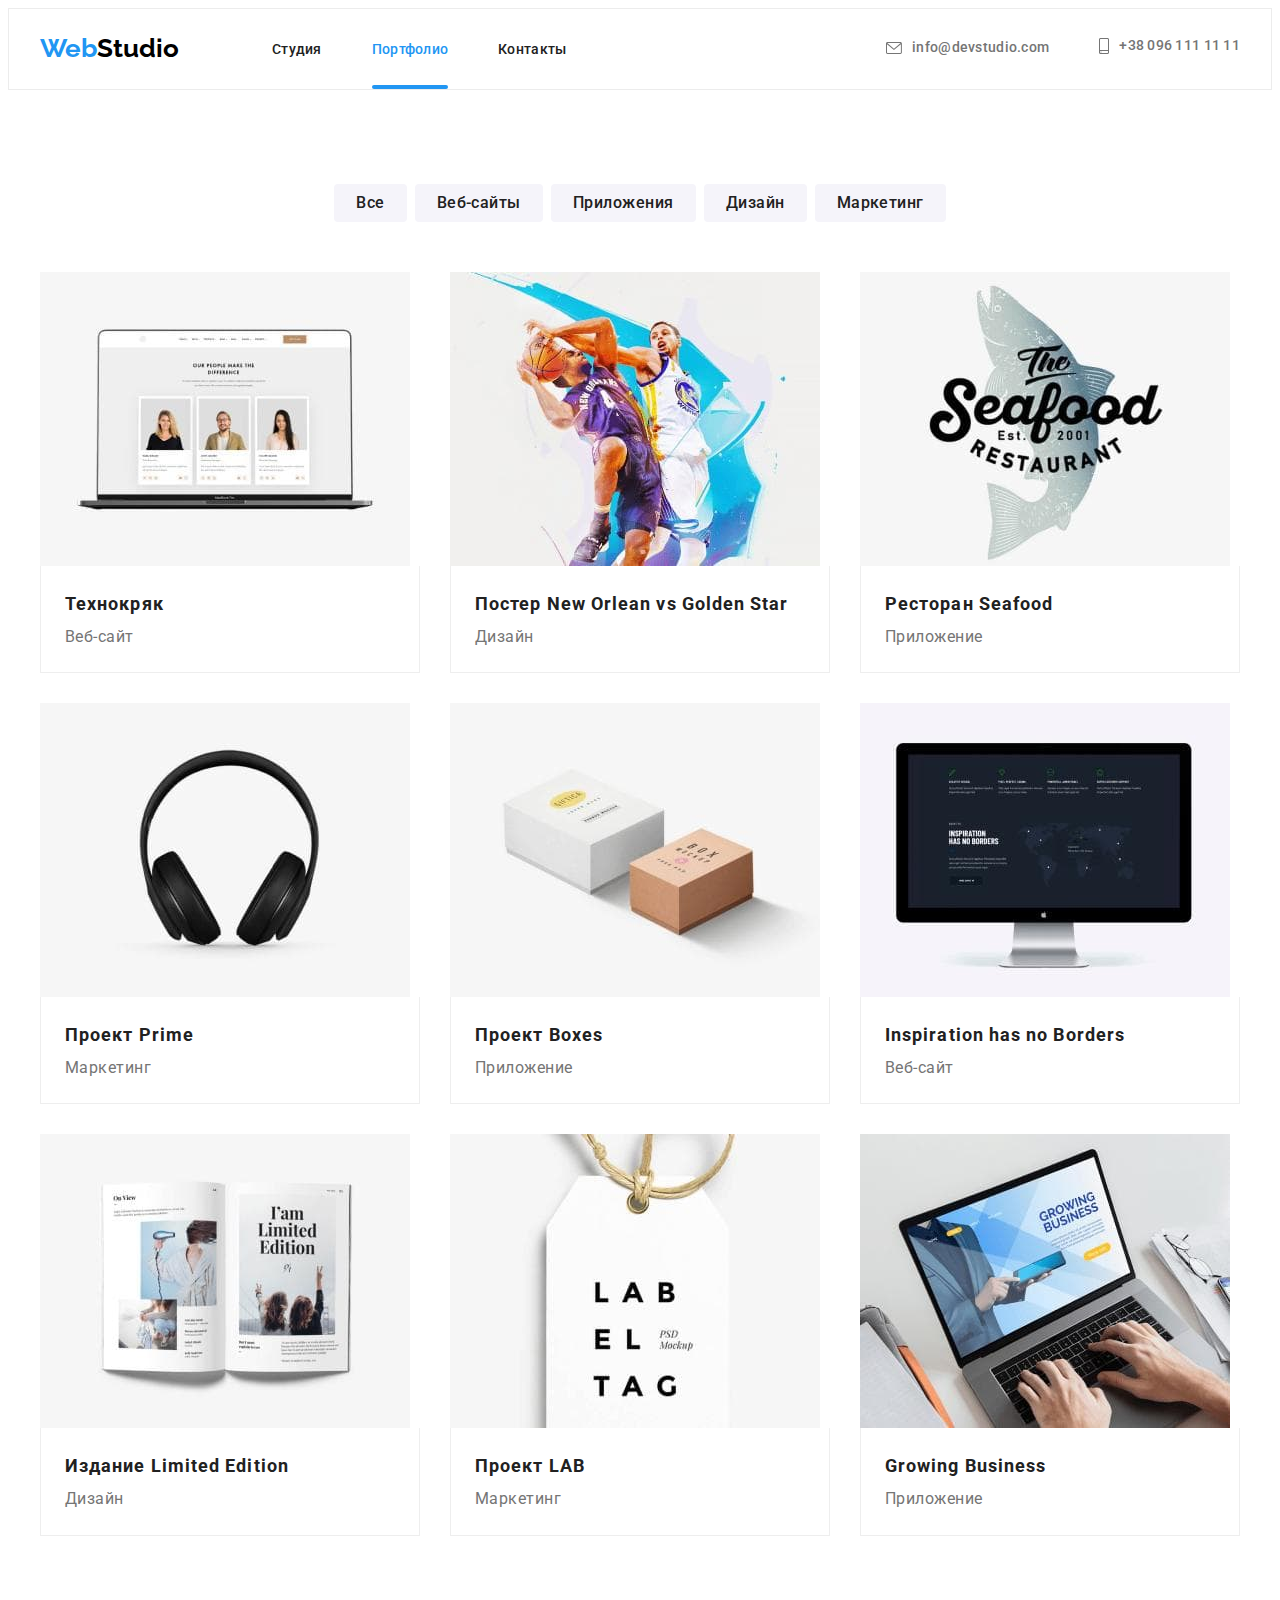
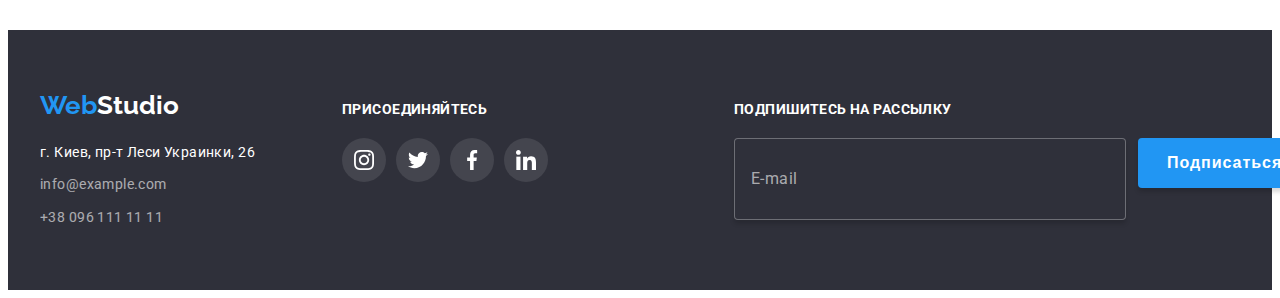
==== portfolio.html @ d998338b "Added modal form and new sprite" ====
<!DOCTYPE html>
<html lang="ru">
  <head>
    <meta charset="UTF-8" />
    <meta http-equiv="X-UA-Compatible" content="IE=edge" />
    <meta name="viewport" content="width=device-width, initial-scale=1.0" />
    <title>Портфолио</title>
    <link rel="preconnect" href="https://fonts.gstatic.com" />
    <link
      href="https://fonts.googleapis.com/css2?family=Raleway:wght@700&family=Roboto:wght@400;500;700;900&display=swap"
      rel="stylesheet"
    />
    <link
      rel="stylesheet"
      href="https://cdnjs.cloudflare.com/ajax/libs/modern-normalize/1.0.0/modern-normalize.css"
      integrity="sha512-Zx6MlUMKSVJoQ+83OwhdILe8cSEsCzfqThJd7J/VA2UrK6Ctj85p+xzqfyuNXE5B1k25uUdmJ2OzItbBy9GHAQ=="
      crossorigin="anonymous"
    />
    <link rel="stylesheet" href="./css/styles.css" />
  </head>
  <body>
    <header class="header">
      <div class="container">
        <nav class="navigation">
          <a lang="en" class="logo link" href="./index.html"
            >Web<span class="logo-black">Studio</span></a
          >
          <ul class="navigation-list list">
            <li class="navigation-item">
              <a class="navigation-link link" href="./index.html">Студия </a>
            </li>
            <li class="navigation-item">
              <a class="navigation-link link current" href="portfolio.html"
                >Портфолио
              </a>
            </li>
            <li class="navigation-item">
              <a class="navigation-link link" href="">Контакты</a>
            </li>
          </ul>
        </nav>
        <ul class="contacts-list list">
          <li lang="en" class="contacts-item">
            <a class="mail-link link" href="mailto:info@devstudio.com">
              <svg class="contacts-icon" width="16" height="12">
                <use href="./images/sprite.svg#icon-mail"></use>
              </svg>
              info@devstudio.com
            </a>
          </li>
          <li class="contacts-item">
            <a class="tel-link link" href="tel:+380961111111">
              <svg class="contacts-icon" width="10" height="16">
                <use href="./images/sprite.svg#icon-tel"></use>
              </svg>
              +38 096 111 11 11
            </a>
          </li>
        </ul>
      </div>
    </header>

    <main>
      <h1 class="visually-hidden">Портфолио</h1>
      <section class="portfolio">
        <div class="container">
          <ul class="filter-list list">
            <li class="filter-item">
              <button class="btn" type="button">Все</button>
            </li>
            <li class="filter-item">
              <button class="btn" type="button">Веб-сайты</button>
            </li>
            <li class="filter-item">
              <button class="btn" type="button">Приложения</button>
            </li>
            <li class="filter-item">
              <button class="btn" type="button">Дизайн</button>
            </li>
            <li class="filter-item">
              <button class="btn" type="button">Маркетинг</button>
            </li>
          </ul>
          <h2 class="visually-hidden">Работы</h2>
          <ul class="portfolio-list list">
            <li class="portfolio-item">
              <a class="portfolio-link link" href="">
                <div class="portfolio-info">
                  <img
                    class="link"
                    src="./images/Портфолио/portfolio1.jpg"
                    alt="Ноутбук с открытым сайтом"
                    width="370"
                    height="294"
                  />
                  <p class="overlay">
                    Технокряк это современная площадка распространения
                    коронавируса. Компании используют эту платформу для
                    цифрового шпионажа и атак на защищённые сервера конкурентов.
                  </p>
                </div>
                <div class="portfolio-description">
                  <h3 class="portfolio-title">Технокряк</h3>
                  <p class="portfolio-text">Веб-сайт</p>
                </div>
              </a>
            </li>
            <li class="portfolio-item">
              <a class="portfolio-link link" href="">
                <div class="portfolio-info">
                  <img
                    class="link"
                    src="./images/Портфолио/portfolio2.jpg"
                    alt="Постер с двумя баскетболстами"
                    width="370"
                    height="294"
                  />
                  <p class="overlay">
                    Lorem ipsum dolor sit amet consectetur adipisicing elit.
                    Nemo enim eligendi hic necessitatibus ex qui molestiae sint
                    accusantium quaerat. Officiis, ea delectus amet repellendus
                    earum eum iusto numquam hic magni?
                  </p>
                </div>
                <div class="portfolio-description">
                  <h3 class="portfolio-title">
                    Постер <span lang="en">New Orlean vs Golden Star</span>
                  </h3>
                  <p class="portfolio-text">Дизайн</p>
                </div>
              </a>
            </li>
            <li class="portfolio-item">
              <a class="portfolio-link link" href="">
                <div class="portfolio-info">
                  <img
                    class="link"
                    src="./images/Портфолио/portfolio3.jpg"
                    alt="Логотип ресторана"
                    width="370"
                    height="294"
                  />
                  <p class="overlay">
                    Lorem ipsum dolor sit amet consectetur adipisicing elit.
                    Perferendis placeat ut enim sint soluta obcaecati, quam
                    nobis explicabo earum optio doloribus animi quidem
                    repudiandae mollitia quaerat ipsam officiis omnis odio!
                  </p>
                </div>
                <div class="portfolio-description">
                  <h3 class="portfolio-title">
                    Ресторан <span lang="en">Seafood</span>
                  </h3>
                  <p class="portfolio-text">Приложение</p>
                </div>
              </a>
            </li>
            <li class="portfolio-item">
              <a class="portfolio-link link" href="">
                <div class="portfolio-info">
                  <img
                    class="link"
                    src="./images/Портфолио/portfolio4.jpg"
                    alt="Черные наушники"
                    width="370"
                    height="294"
                  />
                  <p class="overlay">
                    Lorem ipsum dolor sit amet consectetur adipisicing elit.
                    Fugiat quae praesentium doloribus iste voluptates ad est in
                    unde voluptate mollitia? Culpa, soluta dolorum. At corporis,
                    mollitia praesentium quasi culpa excepturi.
                  </p>
                </div>
                <div class="portfolio-description">
                  <h3 class="portfolio-title">
                    Проект <span lang="en">Prime</span>
                  </h3>
                  <p class="portfolio-text">Маркетинг</p>
                </div>
              </a>
            </li>
            <li class="portfolio-item">
              <a class="portfolio-link link" href="">
                <div class="portfolio-info">
                  <img
                    class="link"
                    src="./images/Портфолио/portfolio5.jpg"
                    alt="Белая и коричневая коробки"
                    width="370"
                    height="294"
                  />
                  <p class="overlay">
                    Lorem ipsum dolor sit amet consectetur adipisicing elit.
                    Voluptates eius ut nobis magnam consequatur mollitia nisi.
                    Possimus temporibus, laborum, repellat molestiae explicabo
                    ab ex nostrum repellendus esse expedita harum reprehenderit.
                  </p>
                </div>
                <div class="portfolio-description">
                  <h3 class="portfolio-title">
                    Проект <span lang="en">Boxes</span>
                  </h3>
                  <p class="portfolio-text">Приложение</p>
                </div>
              </a>
            </li>
            <li class="portfolio-item">
              <a class="portfolio-link link" href="">
                <div class="portfolio-info">
                  <img
                    class="link"
                    src="./images/Портфолио/portfolio6.jpg"
                    alt="Монитор с открытым сайтом"
                    width="370"
                    height="294"
                  />
                  <p class="overlay">
                    Lorem ipsum dolor sit amet consectetur adipisicing elit.
                    Autem reprehenderit vitae perferendis labore doloremque,
                    repudiandae quaerat! Accusantium exercitationem soluta
                    beatae, voluptatum at ratione minus voluptates, perferendis
                    dolor consequuntur totam quisquam.
                  </p>
                </div>
                <div class="portfolio-description">
                  <h3 class="portfolio-title" lang="en">
                    Inspiration has no Borders
                  </h3>
                  <p class="portfolio-text">Веб-сайт</p>
                </div>
              </a>
            </li>
            <li class="portfolio-item">
              <a class="portfolio-link link" href="">
                <div class="portfolio-info">
                  <img
                    class="link"
                    src="./images/Портфолио/portfolio7.jpg"
                    alt="Открытый журнал"
                    width="370"
                    height="294"
                  />
                  <p class="overlay">
                    Lorem ipsum dolor sit, amet consectetur adipisicing elit.
                    Quibusdam earum amet facilis quam aspernatur officiis quos
                    natus similique, aliquid cupiditate id voluptas assumenda
                    sed ipsum nihil nesciunt ipsa nulla deleniti.
                  </p>
                </div>
                <div class="portfolio-description">
                  <h3 class="portfolio-title">
                    Издание <span lang="en">Limited Edition</span>
                  </h3>
                  <p class="portfolio-text">Дизайн</p>
                </div>
              </a>
            </li>
            <li class="portfolio-item">
              <a class="portfolio-link link" href="">
                <div class="portfolio-info">
                  <img
                    class="link"
                    src="./images/Портфолио/portfolio8.jpg"
                    alt="Бирка с надписью LAB EL TAG"
                    width="370"
                    height="294"
                  />
                  <p class="overlay">
                    Lorem ipsum dolor, sit amet consectetur adipisicing elit.
                    Exercitationem expedita dolores repellendus perferendis unde
                    deleniti enim ducimus debitis quibusdam? At aliquid culpa
                    itaque minus quae obcaecati esse autem repellat molestias?
                  </p>
                </div>
                <div class="portfolio-description">
                  <h3 class="portfolio-title">
                    Проект <span lang="en">LAB</span>
                  </h3>
                  <p class="portfolio-text">Маркетинг</p>
                </div>
              </a>
            </li>
            <li class="portfolio-item">
              <a class="portfolio-link link" href="">
                <div class="portfolio-info">
                  <img
                    class="link"
                    src="./images/Портфолио/portfolio9.jpg"
                    alt="Ноутбук с открытым приложением"
                    width="370"
                    height="294"
                  />
                  <p class="overlay">
                    Lorem ipsum dolor sit amet consectetur adipisicing elit.
                    Expedita nemo repellat dolore, labore voluptas harum
                    possimus eius molestias. Consectetur, reiciendis sit. Quos
                    dolore nisi, provident aliquam consectetur maiores amet
                    ducimus!
                  </p>
                </div>
                <div class="portfolio-description">
                  <h3 class="portfolio-title" lang="en">Growing Business</h3>
                  <p class="portfolio-text">Приложение</p>
                </div>
              </a>
            </li>
          </ul>
        </div>
      </section>
    </main>

    <footer class="footer">
      <div class="container footer">
        <div class="address-footer">
          <a class="logo second link" lang="en" href="./index.html"
            >Web<span class="logo-white">Studio</span>
          </a>
          <address class="address">
            <ul class="address-list list">
              <li class="address-list-item">
                <a
                  href="https://goo.gl/maps/pXZyXXm4pR66iuyq8"
                  target="_blank"
                  rel="noopener noreferrer"
                  class="address-location-link link"
                  >г. Киев, пр-т Леси Украинки, 26
                </a>
              </li>
              <li class="address-list-item">
                <a
                  class="adress-contact-link link"
                  lang="en"
                  href="mailto:info@example.com"
                  >info@example.com
                </a>
              </li>
              <li class="contact-list-item">
                <a class="adress-contact-link link" href="tel:+380961111111"
                  >+38 096 111 11 11
                </a>
              </li>
            </ul>
          </address>
        </div>
        <div class="social-links-footer">
          <b class="join">Присоединяйтесь</b>
          <ul class="social-list list">
            <li class="social-list-item">
              <a href="" class="social-list-link link">
                <svg class="social-list-icon">
                  <use href="./images/sprite.svg#icon-instagram"></use>
                </svg>
              </a>
            </li>
            <li class="social-list-item">
              <a href="" class="social-list-link link">
                <svg class="social-list-icon">
                  <use href="./images/sprite.svg#icon-twitter"></use>
                </svg>
              </a>
            </li>
            <li class="social-list-item">
              <a href="" class="social-list-link link">
                <svg class="social-list-icon">
                  <use href="./images/sprite.svg#icon-facebook"></use>
                </svg>
              </a>
            </li>
            <li class="social-list-item">
              <a href="" class="social-list-link link">
                <svg class="social-list-icon">
                  <use href="./images/sprite.svg#icon-linkedin"></use>
                </svg>
              </a>
            </li>
          </ul>
        </div>
        <div class="footer-email">
          <b class="footer-form-title">Подпишитесь на рассылку</b>
          <form class="footer-form">
            <label>
              <input
                class="footer-form-input"
                type="email"
                name="user-email"
                placeholder="E-mail"
              />
            </label>
            <button class="footer-form-btn" type="submit">
              <span>Подписаться</span>
              <svg class="footer-form-icon" width="24px" height="24px">
                <use href="./images/icons.svg#icon-send"></use>
              </svg>
            </button>
          </form>
        </div>
      </div>
    </footer>
  </body>
</html>
---- css/styles.css ----
:root {
  --main-font: "Roboto", sans-serif;
  --secondary-font: "Raleway", sans-serif;
  --accent-color: #2196f3;
  --main-color-text: #212121;
  --second-color-text: #757575;
  --third-color-text: #ffffff;
  --section-pt: 94px;
  --section-pb: 94px;
}

body {
  font-family: var(--main-font);
  color: var(--main-color-text);
}

.link {
  text-decoration: none;
}

.list {
  list-style: none;
}

.address {
  font-style: normal;
}

h1,
h2,
h3,
h4,
h5,
h6,
p {
  margin: 0;
  padding: 0;
}

ul,
ol {
  margin: 0;
  padding: 0;
}

img {
  display: block;
}

.visually-hidden {
  position: absolute !important;
  clip: rect(1px 1px 1px 1px); /* IE6, IE7 */
  clip: rect(1px, 1px, 1px, 1px);
  padding: 0 !important;
  border: 0 !important;
  height: 1px !important;
  width: 1px !important;
  overflow: hidden;
}

.container {
  width: 1200px;
  margin: 0 auto;
  padding-left: 15px;
  padding-right: 15px;
}

/*=========Header=========*/

.header .container {
  display: flex;
  align-items: center;
}

.header {
  display: flex;
  align-items: center;
  padding-top: 24px;
  padding-bottom: 25px;

  border: 1px solid #ececec;
}

.navigation {
  display: flex;
  align-items: center;
}

.navigation-list {
  display: flex;
  align-items: center;
}

.contacts-list {
  display: flex;
  align-items: center;
  margin-left: auto;
}

.logo {
  font-family: var(--secondary-font);
  font-weight: 700;
  font-size: 26px;
  line-height: 1.19;

  margin-right: 93px;

  color: var(--accent-color);
}

.logo-black {
  color: #000000;
  font-family: var(--secondary-font);
}

.navigation-item:not(:last-child),
.mail-link {
  margin-right: 50px;
}

.navigation-link {
  position: relative;
  font-family: var(--main-font);
  font-weight: 500;
  font-size: 14px;
  line-height: 1.14;
  letter-spacing: 0.02em;

  padding-bottom: 32px;

  color: var(--main-color-text);

  transition: color 250ms cubic-bezier(0.4, 0, 0.2, 1);
}

.navigation-link:hover,
.navigation-link:focus {
  color: var(--accent-color);
}

.current:after {
  position: absolute;
  content: "";
  display: block;
  width: 100%;
  height: 4px;
  bottom: 0;
  left: 0;

  background-color: var(--accent-color);

  border-radius: 2px;
}

.current {
  color: var(--accent-color);
}

.tel-link,
.mail-link {
  display: inline-flex;
  align-items: center;

  font-family: var(--main-font);
  font-style: normal;
  font-weight: 500;
  font-size: 14px;
  line-height: 1.14;
  letter-spacing: 0.02em;

  color: var(--second-color-text);

  transition: color 250ms cubic-bezier(0.4, 0, 0.2, 1);
}

.tel-link:hover,
.tel-link:focus,
.mail-link:hover,
.mail-link:focus {
  color: var(--accent-color);
}

.tel-link:hover .contacts-icon,
.tel-link:focus .contacts-icon,
.mail-link:hover .contacts-icon,
.mail-link:focus .contacts-icon {
  fill: var(--accent-color);
}

.contacts-icon {
  fill: currentColor;
  align-items: center;
  margin-right: 10px;
}

/*=========End Header=========*/

/*=========Hero=========*/

.hero {
  background-color: #2f303a;
  max-width: 1600px;
  margin: 0 auto;
  margin-left: auto;
  margin-right: auto;

  background-image: linear-gradient(
      rgba(47, 48, 58, 0.4),
      rgba(47, 48, 58, 0.4)
    ),
    url(../images/hero.jpg);
  background-repeat: no-repeat;
  background-position: center;
  background-size: cover;
}

.hero .container {
  padding: 200px 252px;
  text-align: center;
}

.main-title {
  font-family: var(--main-font);
  font-weight: 900;
  font-size: 44px;
  line-height: 1.36;
  text-align: center;
  letter-spacing: 0.06em;
  text-transform: uppercase;

  margin-bottom: 30px;

  color: var(--third-color-text);
}

.modal-btn {
  font-family: var(--main-font);
  font-weight: bold;
  font-size: 16px;
  line-height: 1.88;
  text-align: center;
  letter-spacing: 0.06em;

  padding: 10px 32px;

  background-color: var(--accent-color);
  color: #ffffff;

  box-shadow: 0px 4px 4px rgba(0, 0, 0, 0.15);
  border-radius: 4px;
  border-style: none;

  cursor: pointer;

  transition: background-color 250ms cubic-bezier(0.4, 0, 0.2, 1);
}

.modal-btn:hover,
.modal-btn:focus {
  background: #188ce8;
}

/*=========End Hero========*/

/*=========Features=========*/

.features {
  padding-top: var(--section-pt);
  padding-bottom: var(--section-pb);
  text-align: left;
}

.features-title {
  font-family: var(--main-font);
  font-style: normal;
  font-weight: bold;
  font-size: 14px;
  line-height: 1.14;
  letter-spacing: 0.03em;
  text-transform: uppercase;

  color: var(--main-color-text);
}

.features-list {
  display: flex;
  margin-left: -30px;
  margin-top: -30px;
}

.features-item {
  flex-basis: calc(100% / 4 - 30px);
  margin-left: 30px;
  margin-top: 30px;
}

.features-item-icon {
  display: flex;
  align-items: center;
  justify-content: center;

  margin-bottom: 30px;
  height: 120px;

  background: #f5f4fa;

  border-radius: 4px;
}

.features-description {
  font-family: var(--main-font);
  font-size: 14px;
  line-height: 1.71;
  letter-spacing: 0.03em;

  margin-top: 10px;

  color: var(--second-color-text);
}

/*=========End Features=========*/

/*=========Works=========*/

.works {
  padding-bottom: var(--section-pb);
}

.works-title {
  font-family: var(--main-font);
  font-weight: bold;
  font-size: 36px;
  line-height: 1.17;
  letter-spacing: 0.03em;
  color: var(--main-color-text);
  margin-bottom: 50px;
  text-align: center;
}

.works-list {
  display: flex;
  flex-wrap: wrap;
  margin-left: -30px;
  margin-top: -30px;
}

.works-list-item {
  position: relative;
  flex-basis: calc(100% / 3 - 30px);
  margin-left: 30px;
  margin-top: 30px;
}

.works-list-description {
  position: absolute;
  bottom: 0;

  width: 100%;
  padding-top: 27px;
  padding-bottom: 27px;
  text-align: center;

  font-size: 14px;
  line-height: 1.14;
  text-transform: uppercase;

  color: var(--third-color-text);
  background-color: rgba(47, 48, 58, 0.8);
}

/*=========End Works=========*/

/*=========Our team=========*/

.our-team {
  background-color: #f5f4fa;
  padding-top: var(--section-pt);
  padding-bottom: var(--section-pb);
  text-align: center;
}

.team-list {
  display: flex;
  flex-wrap: wrap;
  margin-left: -30px;
  margin-top: -30px;
}

.team-list-item {
  flex-basis: calc(100% / 4 - 30px);
  margin-left: 30px;
  margin-top: 30px;

  background-color: var(--third-color-text);

  box-shadow: 0px 1px 3px rgba(0, 0, 0, 0.12), 0px 1px 1px rgba(0, 0, 0, 0.14),
    0px 2px 1px rgba(0, 0, 0, 0.2);
  border-radius: 0px 0px 4px 4px;
}

.team-members-wrapper-content {
  padding-top: 30px;
  padding-bottom: 30px;
  padding-left: 30px;
  padding-right: 30px;
}

.team-title {
  font-family: var(--main-font);
  font-style: normal;
  font-weight: bold;
  font-size: 36px;
  line-height: 1.17;
  letter-spacing: 0.03em;

  text-align: center;

  margin-bottom: 50px;

  color: var(--main-color-text);
}

.team-member-title {
  font-family: var(--main-font);
  font-style: normal;
  font-weight: 500;
  font-size: 16px;
  line-height: 1.19;
  /*text-align: center;*/
  letter-spacing: 0.03em;

  margin-bottom: 10px;

  color: var(--main-color-text);
}

.team-member-list-position {
  font-family: var(--main-font);
  font-size: 16px;
  line-height: 1.19;
  /*text-align: center;*/
  letter-spacing: 0.03em;

  margin-bottom: 11px;

  color: var(--second-color-text);
}

.social-list {
  display: flex;
  align-items: center;
}

.social-list-item:not(:last-child) {
  margin-right: 10px;
}

.social-list-link {
  display: flex;
  justify-content: center;
  align-items: center;
  width: 44px;
  height: 44px;

  background-color: #ffffff;
  color: #afb1b8;

  border-radius: 50%;

  transition: color 250ms cubic-bezier(0.4, 0, 0.2, 1),
    background-color 250ms cubic-bezier(0.4, 0, 0.2, 1);
}

.social-list-link:hover,
.social-list-link:focus {
  background-color: var(--accent-color);
}

.social-list-link:hover .social-list-icon,
.social-list-link:focus .social-list-icon {
  fill: var(--third-color-text);
}

.social-list-icon {
  width: 20px;
  height: 20px;
  fill: currentColor;
}

/*=========End Our team=========*/

/*=========Clients=========*/

.clients {
  padding-bottom: var(--section-pb);
}
.clients-title {
  font-family: var(--main-font);
  font-weight: 700;
  font-size: 36px;
  line-height: 1.17;
  text-align: center;
  letter-spacing: 0.03em;

  margin-bottom: 50px;
  margin-top: 130px;
}

.clients-list {
  display: flex;
  align-items: center;
  margin-left: -30px;
}

.clients-list-item {
  display: flex;
  justify-content: center;
  align-items: center;

  flex-basis: calc(100% / 6 - 30px);
  margin-left: 30px;
}

.clients-logo-link {
  display: inline-flex;
  box-sizing: border-box;
  justify-content: center;
  align-items: center;
  width: 100%;
  height: 90px;

  color: #afb1b8;

  border: 1px solid #afb1b8;
  border-radius: 4px;

  transition: color 250ms cubic-bezier(0.4, 0, 0.2, 1),
    border-color 250ms cubic-bezier(0.4, 0, 0.2, 1);
}

.clients-logo-link:hover,
.clients-logo-link:focus {
  border-color: var(--accent-color);
  color: var(--accent-color);
}

.clients-logo {
  fill: currentColor;
}

/*=========End Clients=========*/

/*=========Footer=========*/

footer {
  background-color: #2f303a;
  padding-top: 60px;
  padding-bottom: 60px;
}

.logo.second {
  display: inline-block;
  margin-bottom: 20px;
}

.logo-white {
  color: var(--third-color-text);
  font-family: var(--secondary-font);
}

.address-location-link {
  font-family: var(--main-font);
  font-style: normal;
  font-weight: normal;
  font-size: 14px;
  line-height: 1.7;
  letter-spacing: 0.03em;

  color: var(--third-color-text);
}

.adress-contact-link {
  font-family: var(--main-font);
  font-style: normal;
  font-weight: normal;
  font-size: 14px;
  line-height: 1.7;
  letter-spacing: 0.03em;

  color: var(--third-color-text);

  opacity: 0.6;
}

.address-list-item {
  margin-bottom: 9px;
}

.container.footer {
  display: flex;
  align-items: baseline;
}

.join {
  display: block;
  font-family: var(--main-font);
  font-weight: 700;
  font-size: 14px;
  line-height: 1.14;
  text-transform: uppercase;
  margin-bottom: 20px;
  letter-spacing: 0.03em;

  color: #ffffff;

  color: var(--third-color-text);
}

.social-links-footer {
  margin-left: 70px;
  margin-right: 93px;
}

.social-links-footer .social-list-link {
  background-color: rgba(255, 255, 255, 0.1);
  color: var(--third-color-text);
}

.social-links-footer .social-list-link:hover,
.social-links-footer .social-list-link:focus {
  background-color: var(--accent-color);
}

.footer-email {
  display: inline-block;

  width: 570px;
  height: 86px;

  margin-left: 93px;
}

.footer-form-title {
  font-family: var(--main-font);
  font-weight: 700;
  font-size: 14px;
  line-height: 1.14;
  letter-spacing: 0.03em;
  text-transform: uppercase;
  color: #ffffff;
}

.footer-form {
  display: inline-flex;
  margin-top: 20px;
}

.footer-form-input {
  font-weight: 400;
  font-size: 16px;
  line-height: 1.25;
  letter-spacing: 0.03em;
  color: var(--third-color-text);

  width: 358px;
  height: 50px;
  margin-right: 12px;
  padding: 15px 16px;

  border: 1px solid rgba(255, 255, 255, 0.3);
  box-shadow: 0px 4px 4px rgba(0, 0, 0, 0.15);
  border-radius: 4px;
  background-color: #2f303a;
}

.footer-form-input::placeholder {
  font-family: var(--main-font);
  font-size: 16px;
  line-height: 1.25;
  letter-spacing: 0.03em;
  color: rgba(255, 255, 255, 0.6);

  outline: none;
}

.footer-form-btn {
  display: flex;
  align-items: center;

  font-weight: 700;
  font-size: 16px;
  line-height: 1.88;
  letter-spacing: 0.06em;
  color: var(--third-color-text);

  width: 200px;
  height: 50px;
  padding: 10px 28px 10px 29px;

  background-color: var(--accent-color);

  box-shadow: 0px 4px 4px rgba(0, 0, 0, 0.15);
  border-radius: 4px;
  border-style: none;

  cursor: pointer;
}

.footer-form-icon {
  margin-left: 10px;
  fill: currentColor;
}

/*=========End Footer=========*/

/*=========Portfolio Filter=========*/

.filter-list {
  display: flex;
  justify-content: center;
  margin-bottom: 50px;
}

.filter-item:not(:last-child) {
  margin-right: 8px;
}

.portfolio {
  padding-top: 94px;
  padding-bottom: 94px;
}

.btn {
  font-family: var(--main-font);
  font-weight: 500;
  font-size: 16px;
  line-height: 1.6;
  text-align: center;
  letter-spacing: 0.03em;
  padding: 6px 22px;

  color: var(--main-color-text);
  background: #f5f4fa;

  border-radius: 4px;
  border-style: none;

  transition: color 250ms cubic-bezier(0.4, 0, 0.2, 1),
    background-color 250ms cubic-bezier(0.4, 0, 0.2, 1),
    box-shadow 250ms cubic-bezier(0.4, 0, 0.2, 1);

  cursor: pointer;
}

.btn:hover,
.btn:focus {
  background-color: var(--accent-color);
  color: var(--third-color-text);

  box-shadow: 0px 3px 1px rgba(0, 0, 0, 0.1), 0px 1px 2px rgba(0, 0, 0, 0.08),
    0px 2px 2px rgba(0, 0, 0, 0.12);
  border-radius: 4px;
}

/*=========End Portfolio Filter=========*/

/*=========Portfolio=========*/

.portfolio-list {
  display: flex;
  flex-wrap: wrap;
  margin-left: -30px;
  margin-top: -30px;
}

.portfolio-item {
  flex-basis: calc(100% / 3 - 30px);
  margin-left: 30px;
  margin-top: 30px;
  position: relative;
  transition: box-shadow 250ms cubic-bezier(0.4, 0, 0.2, 1);
}

.portfolio-title {
  font-family: var(--main-font);
  font-style: normal;
  font-weight: bold;
  font-size: 18px;
  line-height: 2;
  letter-spacing: 0.06em;

  color: var(--main-color-text);
}

.portfolio-text {
  font-family: var(--main-font);
  font-size: 16px;
  line-height: 1.9;
  letter-spacing: 0.03em;
  color: var(--second-color-text);
}

.portfolio-description {
  border: 1px solid #eeeeee;
  border-top: none;
  padding: 20px 24px;
}

.portfolio-item:hover,
.portfolio-item:focus {
  box-shadow: 0px 1px 1px rgba(0, 0, 0, 0.12), 0px 4px 4px rgba(0, 0, 0, 0.06),
    1px 4px 6px rgba(0, 0, 0, 0.16);
}

.overlay {
  font-family: var(--main-font);
  font-size: 18px;
  line-height: 1.56;
  letter-spacing: 0.03em;
  text-align: left;
  padding: 63px 24px;
  height: 100%;

  position: absolute;
  top: 0;
  left: 0;

  background-color: rgba(33, 150, 243, 0.9);
  color: #ffffff;

  transition: transform 250ms cubic-bezier(0.4, 0, 0.2, 1),
    opacity 250ms cubic-bezier(0.4, 0, 0.2, 1);
  overflow: auto;
  transform: translateY(100%);
  opacity: 0;
}

.portfolio-link:hover .overlay,
.portfolio-link:focus .overlay {
  transform: translateY(0%);
  opacity: 1;
}

.portfolio-info {
  position: relative;
  overflow: hidden;
}

/*=========End Portfolio=========*/

/*=========Modal=========*/

.backdrop {
  position: fixed;
  top: 0;
  left: 0;
  width: 100vw;
  height: 100vh;

  background-color: rgba(0, 0, 0, 0.5);

  opacity: 1;
  transition: opacity 250ms cubic-bezier(0.4, 0, 0.2, 1);
}

.modal {
  position: absolute;
  transform: translate(-50%, -50%);
  top: 50%;
  left: 50%;
  padding: 40px;

  width: 528px;
  height: 581px;

  background-color: #ffffff;
  box-shadow: 0px 1px 3px rgba(0, 0, 0, 0.12), 0px 1px 1px rgba(0, 0, 0, 0.14),
    0px 2px 1px rgba(0, 0, 0, 0.2);
  border-radius: 4px;

  transform: translate(-50%, -50%) scale(1);
  transition: transform 250ms cubic-bezier(0.4, 0, 0.2, 1);
}

.modal-close-btn {
  display: flex;
  justify-content: center;
  align-items: center;

  position: absolute;
  top: 8px;
  right: 8px;

  width: 30px;
  height: 30px;

  color: #000000;
  background-color: var(--third-color-text);
  border-radius: 50%;
  border: 1px solid rgba(0, 0, 0, 0.1);

  cursor: pointer;
}

.modal-close {
  fill: currentColor;
}

.modal-close-btn:focus,
.modal-close-btn:hover {
  color: var(--accent-color);
}

.is-hidden {
  visibility: hidden;
  opacity: 0;
  pointer-events: none;
}

/*=========Modal form=========*/

.modal-form {
  display: flex;
  flex-direction: column;
}

.modal-title {
  font-family: var(--main-font);
  font-weight: bold;
  font-size: 20px;
  line-height: 1.15;
  text-align: center;
  letter-spacing: 0.03em;

  margin-bottom: 12px;

  color: var(--main-color-text);
}

.modal-form-input {
  width: 100%;
  height: 40px;
  padding-left: 42px;
  margin-top: 4px;
  margin-bottom: 10px;

  border: 1px solid rgba(33, 33, 33, 0.2);
  border-radius: 4px;

  transition: border 250ms cubic-bezier(0.4, 0, 0.2, 1);

  cursor: pointer;
}

.modal-form-input:focus {
  border-color: var(--accent-color);
  outline: none;
}

.modal-form-icon {
  position: absolute;
  display: block;
  top: 50%;
  left: 12px;

  width: 18px;
  height: 18px;

  transform: translateY(-50%);
}

.modal-form-input-wrapper {
  position: relative;
}

.modal-form-input:focus + .modal-form-icon {
  fill: var(--accent-color);
}

.modal-form-message {
  width: 100%;
  height: 120px;

  padding: 12px 16px;
  margin-top: 4px;

  resize: none;

  border: 1px solid rgba(33, 33, 33, 0.2);
  box-sizing: border-box;
  border-radius: 4px;
}

.modal-form-message:focus {
  border-color: var(--accent-color);
  outline: none;

  transition: border-color 250ms cubic-bezier(0.4, 0, 0.2, 1);
}

.modal-form-message::placeholder {
  font-family: var(--main-font);
  font-size: 12px;
  line-height: 1.17;
  letter-spacing: 0.01em;

  color: rgba(117, 117, 117, 0.5);
}

.modal-form-field {
  font-family: var(--main-font);
  font-weight: 400;
  font-size: 12px;
  line-height: 1.17;
  letter-spacing: 0.01em;
}

.modal-form-term:checked + .modal-form-check-description::before {
  background-image: url("../images/check.svg");
  background-color: var(--accent-color);
  border: none;
  background-repeat: no-repeat;
  background-position: center;
}

.modal-form-check-description {
  display: flex;
  align-items: center;
  justify-content: center;

  font-family: var(--main-font);
  font-size: 14px;
  line-height: 1.7;
  letter-spacing: 0.03em;

  margin-top: 20px;
  margin-bottom: 30px;

  color: var(--second-color-text);
}

.modal-form-check-description::before {
  display: block;
  content: "";
  width: 16px;
  height: 15px;
  border: 2px solid var(--main-color-text);

  margin-right: 8px;
}

.modal-form-link {
  color: var(--accent-color);
}

.modal-form-button {
  font-family: var(--main-font);
  font-weight: bold;
  font-size: 16px;
  line-height: 1.88;
  text-align: center;
  letter-spacing: 0.06em;
  align-self: center;

  min-width: 200px;
  padding: 10px 25px;

  background-color: var(--accent-color);
  color: #ffffff;

  box-shadow: 0px 4px 4px rgba(0, 0, 0, 0.15);
  border-radius: 4px;
  border-style: none;

  cursor: pointer;

  transition: background-color 250ms cubic-bezier(0.4, 0, 0.2, 1);
}

.modal-form-button:hover,
.modal-form-button:focus {
  background: #188ce8;
}
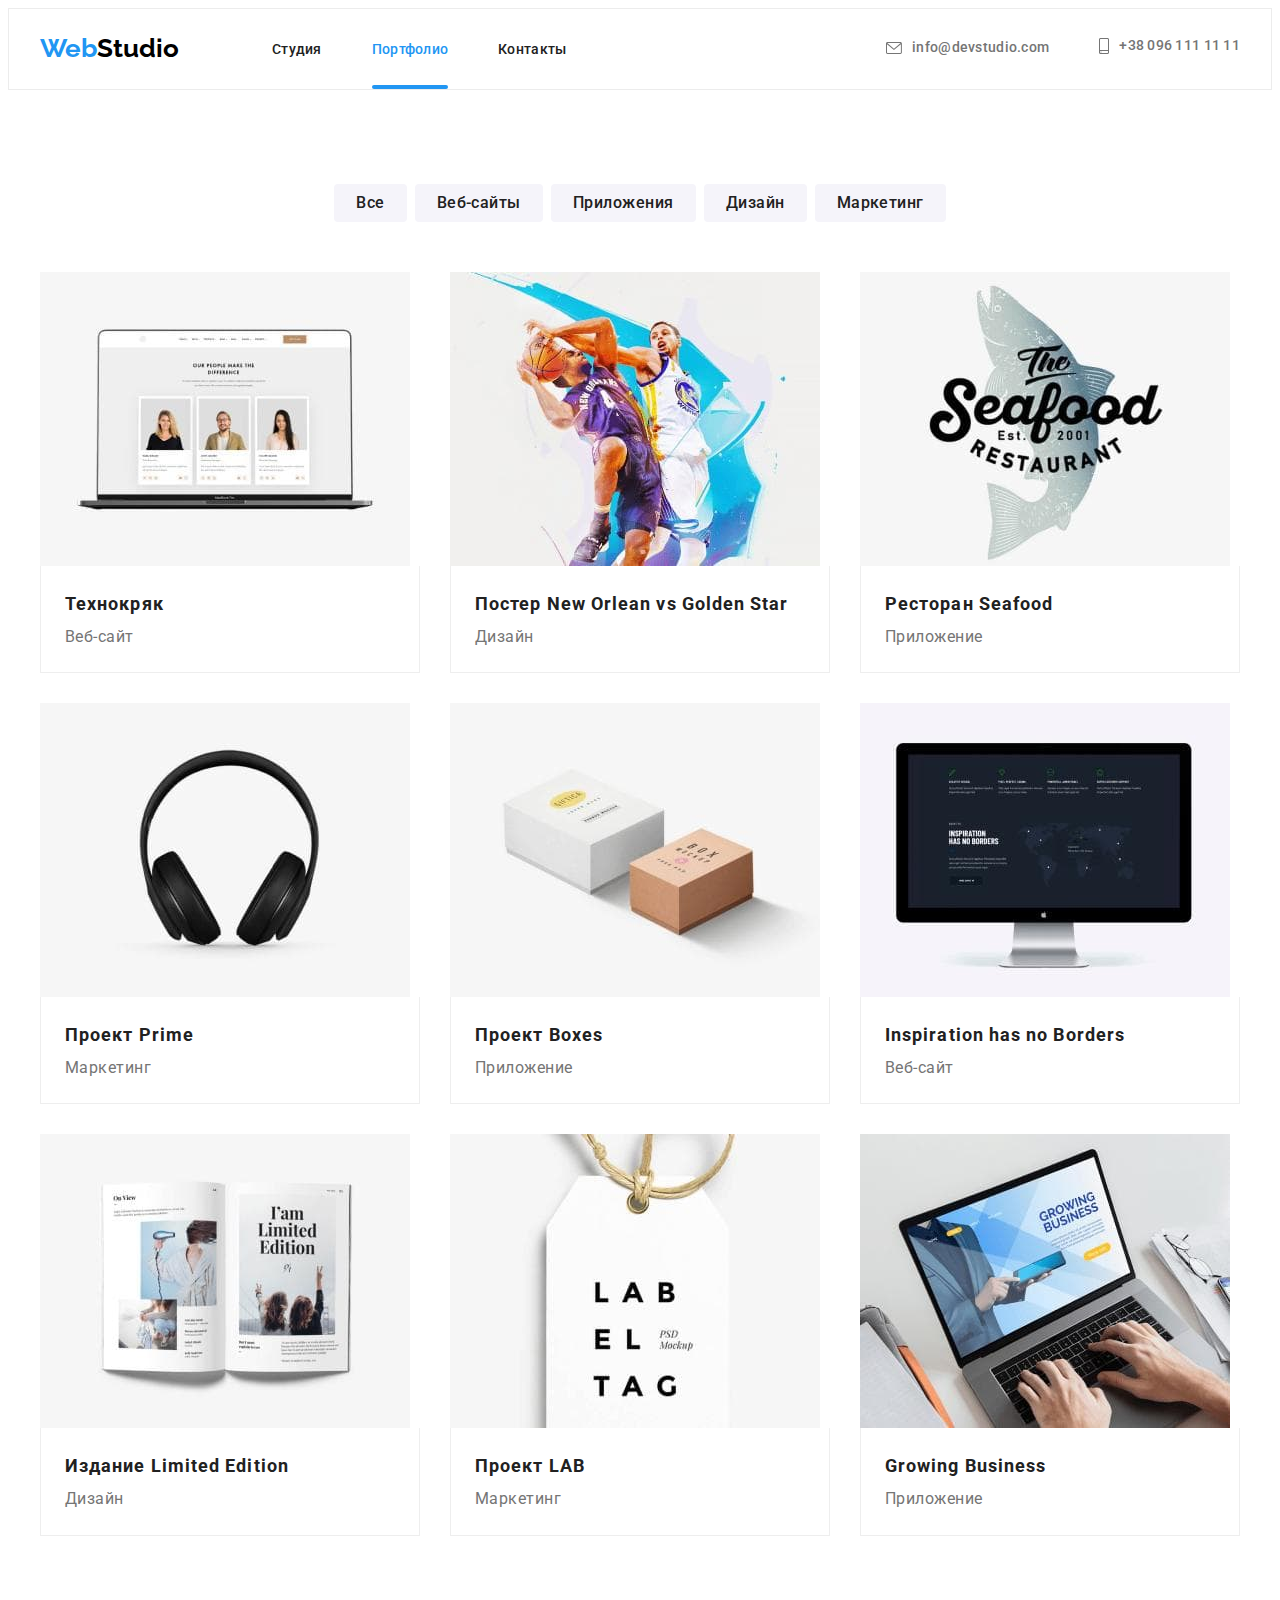
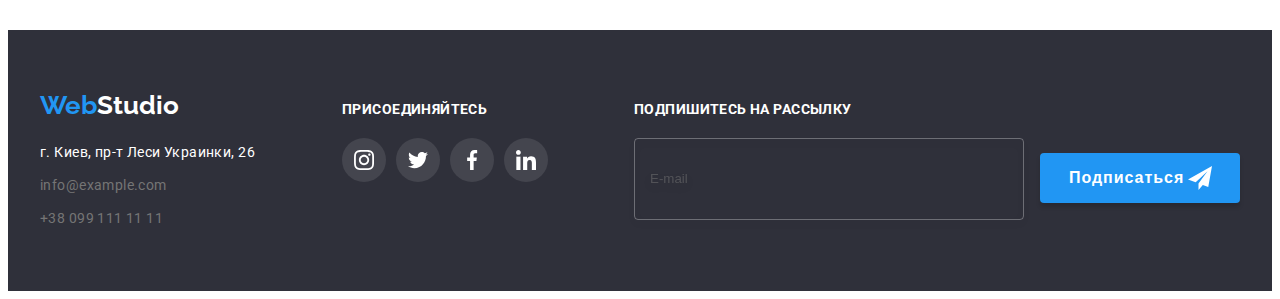
==== commit 74c89ca9: "Changed footer" ====
--- a/portfolio.html
+++ b/portfolio.html
@@ -311,89 +311,82 @@
     </main>
 
     <footer class="footer">
-      <div class="container footer">
-        <div class="address-footer">
-          <a class="logo second link" lang="en" href="./index.html"
-            >Web<span class="logo-white">Studio</span>
-          </a>
-          <address class="address">
-            <ul class="address-list list">
-              <li class="address-list-item">
-                <a
-                  href="https://goo.gl/maps/pXZyXXm4pR66iuyq8"
-                  target="_blank"
-                  rel="noopener noreferrer"
-                  class="address-location-link link"
-                  >г. Киев, пр-т Леси Украинки, 26
+      <div class="container">
+        <div class="footer-container">
+          <div class="address-footer">
+            <a class="logo second link" lang="en" href="./index.html"
+              >Web<span class="logo-white">Studio</span>
+            </a>
+            <address class="adress-container">
+              <p class="adress">г. Киев, пр-т Леси Украинки, 26</p>
+              <ul class="footer-contacts-list list">
+                <li class="footer-contacts-list-item">
+                  <a
+                    class="footer-contacts-list-link link"
+                    href="mailto:info@example.com"
+                    >info@example.com</a
+                  >
+                </li>
+                <li class="footer-contacts-list-item">
+                  <a
+                    class="footer-contacts-list-link link"
+                    href="tel:+380991111111"
+                    >+38 099 111 11 11</a
+                  >
+                </li>
+              </ul>
+            </address>
+          </div>
+          <div class="social-links-footer">
+            <b class="join">Присоединяйтесь</b>
+            <ul class="social-list list">
+              <li class="social-list-item">
+                <a href="" class="social-list-link link">
+                  <svg class="social-list-icon">
+                    <use href="./images/sprite.svg#icon-instagram"></use>
+                  </svg>
                 </a>
               </li>
-              <li class="address-list-item">
-                <a
-                  class="adress-contact-link link"
-                  lang="en"
-                  href="mailto:info@example.com"
-                  >info@example.com
+              <li class="social-list-item">
+                <a href="" class="social-list-link link">
+                  <svg class="social-list-icon">
+                    <use href="./images/sprite.svg#icon-twitter"></use>
+                  </svg>
                 </a>
               </li>
-              <li class="contact-list-item">
-                <a class="adress-contact-link link" href="tel:+380961111111"
-                  >+38 096 111 11 11
+              <li class="social-list-item">
+                <a href="" class="social-list-link link">
+                  <svg class="social-list-icon">
+                    <use href="./images/sprite.svg#icon-facebook"></use>
+                  </svg>
+                </a>
+              </li>
+              <li class="social-list-item">
+                <a href="" class="social-list-link link link">
+                  <svg class="social-list-icon">
+                    <use href="./images/sprite.svg#icon-linkedin"></use>
+                  </svg>
                 </a>
               </li>
             </ul>
-          </address>
-        </div>
-        <div class="social-links-footer">
-          <b class="join">Присоединяйтесь</b>
-          <ul class="social-list list">
-            <li class="social-list-item">
-              <a href="" class="social-list-link link">
-                <svg class="social-list-icon">
-                  <use href="./images/sprite.svg#icon-instagram"></use>
-                </svg>
-              </a>
-            </li>
-            <li class="social-list-item">
-              <a href="" class="social-list-link link">
-                <svg class="social-list-icon">
-                  <use href="./images/sprite.svg#icon-twitter"></use>
-                </svg>
-              </a>
-            </li>
-            <li class="social-list-item">
-              <a href="" class="social-list-link link">
-                <svg class="social-list-icon">
-                  <use href="./images/sprite.svg#icon-facebook"></use>
-                </svg>
-              </a>
-            </li>
-            <li class="social-list-item">
-              <a href="" class="social-list-link link">
-                <svg class="social-list-icon">
-                  <use href="./images/sprite.svg#icon-linkedin"></use>
-                </svg>
-              </a>
-            </li>
-          </ul>
-        </div>
-        <div class="footer-email">
-          <b class="footer-form-title">Подпишитесь на рассылку</b>
-          <form class="footer-form">
-            <label>
+          </div>
+          <div class="footer-email">
+            <b class="join">Подпишитесь на рассылку</b>
+            <form class="footer-form">
               <input
-                class="footer-form-input"
                 type="email"
                 name="user-email"
+                class="footer-form-input"
                 placeholder="E-mail"
               />
-            </label>
-            <button class="footer-form-btn" type="submit">
-              <span>Подписаться</span>
-              <svg class="footer-form-icon" width="24px" height="24px">
-                <use href="./images/icons.svg#icon-send"></use>
-              </svg>
-            </button>
-          </form>
+              <button type="submit" class="footer-form-btn">
+                Подписаться
+                <svg class="footer-form-icon">
+                  <use href="./images/icons.svg#icon-send"></use>
+                </svg>
+              </button>
+            </form>
+          </div>
         </div>
       </div>
     </footer>
--- a/css/styles.css
+++ b/css/styles.css
@@ -552,10 +552,26 @@
 
 /*=========Footer=========*/
 
-footer {
+.footer {
   background-color: #2f303a;
+
+  margin: 0 auto;
   padding-top: 60px;
   padding-bottom: 60px;
+}
+
+.footer-container {
+  display: flex;
+  align-items: baseline;
+}
+
+.address-footer {
+  margin-right: 70px;
+}
+
+.footer .logo {
+  margin-bottom: 20px;
+  padding: 0;
 }
 
 .logo.second {
@@ -568,37 +584,30 @@
   font-family: var(--secondary-font);
 }
 
-.address-location-link {
-  font-family: var(--main-font);
+.adress-container {
   font-style: normal;
-  font-weight: normal;
+}
+
+.adress {
+  font-weight: 400;
   font-size: 14px;
-  line-height: 1.7;
-  letter-spacing: 0.03em;
-
+  line-height: 1.714;
+  letter-spacing: 0.03em;
   color: var(--third-color-text);
-}
-
-.adress-contact-link {
-  font-family: var(--main-font);
-  font-style: normal;
-  font-weight: normal;
+
+  margin-bottom: 9px;
+}
+
+.footer-contacts-list-item:not(:last-child) {
+  margin-bottom: 9px;
+}
+
+.footer-contacts-list-link {
+  font-weight: 400;
   font-size: 14px;
-  line-height: 1.7;
-  letter-spacing: 0.03em;
-
-  color: var(--third-color-text);
-
-  opacity: 0.6;
-}
-
-.address-list-item {
-  margin-bottom: 9px;
-}
-
-.container.footer {
-  display: flex;
-  align-items: baseline;
+  line-height: 1.714;
+  letter-spacing: 0.03em;
+  color: var(--second-color-text);
 }
 
 .join {
@@ -616,9 +625,14 @@
   color: var(--third-color-text);
 }
 
-.social-links-footer {
-  margin-left: 70px;
-  margin-right: 93px;
+.social-links-footer .social-list-link {
+  background-color: rgba(255, 255, 255, 0.1);
+}
+
+.social-links-footer .social-list-icon {
+  width: 20px;
+  height: 20px;
+  fill: var(--third-color-text);
 }
 
 .social-links-footer .social-list-link {
@@ -631,84 +645,64 @@
   background-color: var(--accent-color);
 }
 
+.join-title {
+  margin-bottom: 20px;
+}
+
 .footer-email {
-  display: inline-block;
-
-  width: 570px;
-  height: 86px;
-
-  margin-left: 93px;
-}
-
-.footer-form-title {
-  font-family: var(--main-font);
-  font-weight: 700;
-  font-size: 14px;
-  line-height: 1.14;
-  letter-spacing: 0.03em;
-  text-transform: uppercase;
-  color: #ffffff;
-}
-
-.footer-form {
-  display: inline-flex;
-  margin-top: 20px;
-}
-
-.footer-form-input {
-  font-weight: 400;
-  font-size: 16px;
-  line-height: 1.25;
-  letter-spacing: 0.03em;
-  color: var(--third-color-text);
-
+  margin-left: auto;
+}
+
+.subscribe-form {
+  display: flex;
+}
+
+.footer-email .footer-form-input {
   width: 358px;
   height: 50px;
   margin-right: 12px;
-  padding: 15px 16px;
+  padding: 15px;
 
   border: 1px solid rgba(255, 255, 255, 0.3);
+  filter: drop-shadow(0px 4px 4px rgba(0, 0, 0, 0.15));
+  border-radius: 4px;
+  background-color: inherit;
+  color: var(--third-color-text);
+}
+
+.footer-email .footer-form-input::placeholder {
+  color: rgba(117, 117, 117, 0.5);
+}
+
+.footer-email .footer-form-btn {
+  position: relative;
+
+  font-weight: 700;
+  font-size: 16px;
+  line-height: 1.875;
+  letter-spacing: 0.06em;
+  color: var(--third-color-text);
+  width: 200px;
+  height: 50px;
+
+  background: var(--accent-color);
   box-shadow: 0px 4px 4px rgba(0, 0, 0, 0.15);
   border-radius: 4px;
-  background-color: #2f303a;
-}
-
-.footer-form-input::placeholder {
-  font-family: var(--main-font);
-  font-size: 16px;
-  line-height: 1.25;
-  letter-spacing: 0.03em;
-  color: rgba(255, 255, 255, 0.6);
-
-  outline: none;
-}
-
-.footer-form-btn {
-  display: flex;
-  align-items: center;
-
-  font-weight: 700;
-  font-size: 16px;
-  line-height: 1.88;
-  letter-spacing: 0.06em;
-  color: var(--third-color-text);
-
-  width: 200px;
-  height: 50px;
-  padding: 10px 28px 10px 29px;
-
-  background-color: var(--accent-color);
-
-  box-shadow: 0px 4px 4px rgba(0, 0, 0, 0.15);
-  border-radius: 4px;
-  border-style: none;
-
-  cursor: pointer;
+  border: none;
+
+  padding: 10px 29px;
+  padding-right: 62px;
 }
 
 .footer-form-icon {
-  margin-left: 10px;
+  position: absolute;
+  top: 50%;
+  right: 28px;
+  transform: translateY(-50%);
+
   fill: currentColor;
+  width: 24px;
+  height: 24px;
 }
 
 /*=========End Footer=========*/
